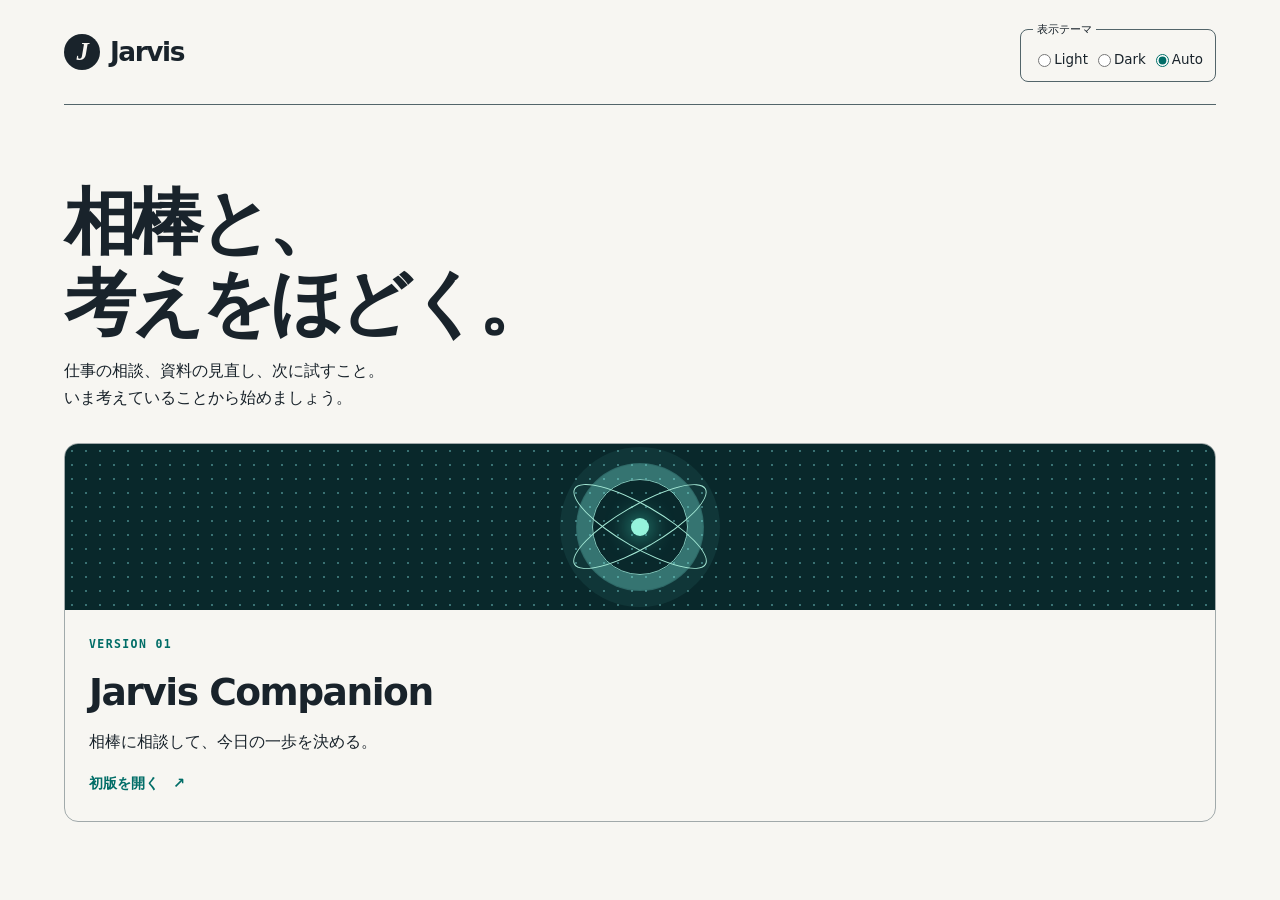
==== index.html @ d167eacb "feat: publish Jarvis Companion first edition" ====
<!doctype html>
<html lang="ja">
<head>
  <meta charset="utf-8">
  <meta name="viewport" content="width=device-width, initial-scale=1">
  <title>Jarvis | ワークスペース</title>
  <link rel="stylesheet" href="./shared/theme.css">
  <link rel="stylesheet" href="./portal.css">
  <script src="./shared/theme.js"></script>
</head>
<body>
  <header><span class="brand"><i aria-hidden="true">J</i> Jarvis</span>
    <fieldset class="theme-picker"><legend>表示テーマ</legend>
      <label><input type="radio" name="jarvis-theme" value="light">Light</label>
      <label><input type="radio" name="jarvis-theme" value="dark">Dark</label>
      <label><input type="radio" name="jarvis-theme" value="auto" checked>Auto</label>
    </fieldset>
  </header>
  <main>
    <section class="intro"><h1>相棒と、<br>考えをほどく。</h1><p>仕事の相談、資料の見直し、次に試すこと。<br>いま考えていることから始めましょう。</p></section>
    <section class="versions" aria-label="ワークスペースを選ぶ">
      <a class="card" href="./v1/"><div class="art" aria-hidden="true"><div class="orbit"><b></b></div></div><div class="caption"><span>VERSION 01</span><h2>Jarvis Companion</h2><p>相棒に相談して、今日の一歩を決める。</p><strong>初版を開く　↗</strong></div></a>
      <!-- VERSION-TWO -->
    </section>
  </main>
</body></html>
---- shared/theme.css ----
:root {
  color-scheme: light dark;
  --paper: light-dark(#f7f6f2, #161a1d);
  --ink: light-dark(#19232b, #eef2ed);
  --line: light-dark(#53656a, #9aa7aa);
  --accent: light-dark(#006d67, #76ddd0);
  background: var(--paper);
  color: var(--ink);
}
:root[data-theme="light"] { color-scheme: light; }
:root[data-theme="dark"] { color-scheme: dark; }
.theme-picker { display: flex; flex-wrap: wrap; gap: .75rem; width: fit-content; border: 1px solid var(--line); border-radius: .5rem; }
.theme-picker label { display: inline-flex; align-items: center; min-height: 44px; cursor: pointer; }
.theme-picker input { accent-color: var(--accent); }
:focus-visible { outline: 2px solid var(--accent); outline-offset: 3px; }
---- portal.css ----
* { box-sizing: border-box }
body { margin: auto; max-width: 1280px; padding: 0 clamp(18px,5vw,72px) 64px; font: 1rem/1.65 system-ui,"Yu Gothic",sans-serif }
header,.brand { display:flex;align-items:center }
header { justify-content:space-between;padding:22px 0;border-bottom:1px solid var(--line);gap:10px;flex-wrap:wrap }
.brand { gap:10px;font:bold 1.65rem/1 system-ui;letter-spacing:-.055em }
.brand i { display:grid;place-items:center;border-radius:50%;background:var(--ink);color:var(--paper);width:36px;height:36px;font:italic 700 25px Georgia }
.theme-picker { margin:0;padding:0 12px;gap:5px;font: .84rem system-ui }
.theme-picker legend { padding:0 4px;font-size:.7rem }
.intro { margin:clamp(35px,6vw,80px) 0 32px }
.intro h1 { margin:0;font-size:clamp(2.65rem,5.6vw,5.25rem);letter-spacing:-.065em;line-height:1.13 }
.intro p,.caption p { margin:.9em 0 }
.versions { display:grid;grid-template-columns:repeat(auto-fit,minmax(min(100%,330px),1fr));gap:18px }
.card { display:block;overflow:hidden;border:1px solid color-mix(in srgb,var(--line) 52%,transparent);border-radius:14px;color:inherit;text-decoration:none }
.card:hover { border-color:var(--accent) }
.art { height:clamp(120px,13vw,175px);background-color:#09282b;background-image:radial-gradient(#397173 1px,transparent 1px);background-size:14px 14px;display:grid;place-items:center;overflow:hidden }
.orbit { width:96px;aspect-ratio:1;border:1px solid #83cbbf;border-radius:50%;display:grid;place-items:center;position:relative;box-shadow:0 0 0 15px #78e6dc18,0 0 0 16px #78e6dc48,0 0 0 32px #78e6dc12 }
.orbit:before,.orbit:after { content:"";position:absolute;width:160%;height:44%;border:1px solid #a5e9d6;border-radius:50%;transform:rotate(30deg) }
.orbit:after { transform:rotate(-30deg) }
.orbit b { width:18px;aspect-ratio:1;background:#95f4dc;border-radius:50%;box-shadow:0 0 25px #52ffdb }
.fold { background-color:#453121;background-image:repeating-linear-gradient(135deg,transparent 0 24px,#db9f6030 25px 26px) }
.fold b { display:block;width:100px;height:76px;clip-path:polygon(0 15%,43% 38%,92% 0,74% 48%,100% 73%,49% 65%,21% 100%,28% 54%);background:conic-gradient(from -55deg at 47% 54%,#b86737,#ffe1b2 25%,#bf7240 26%,#f3b681 70%,#905030 71%,#ffa268) }
.caption { padding:20px 24px 24px }.caption span { font:600 .72rem/1 ui-monospace,monospace;letter-spacing:.12em;color:var(--accent) }
.caption h2 { font-size:clamp(1.6rem,3vw,2.35rem);line-height:1.2;margin:.35em 0;letter-spacing:-.04em }
.caption strong { font-size:.9rem;color:var(--accent) }
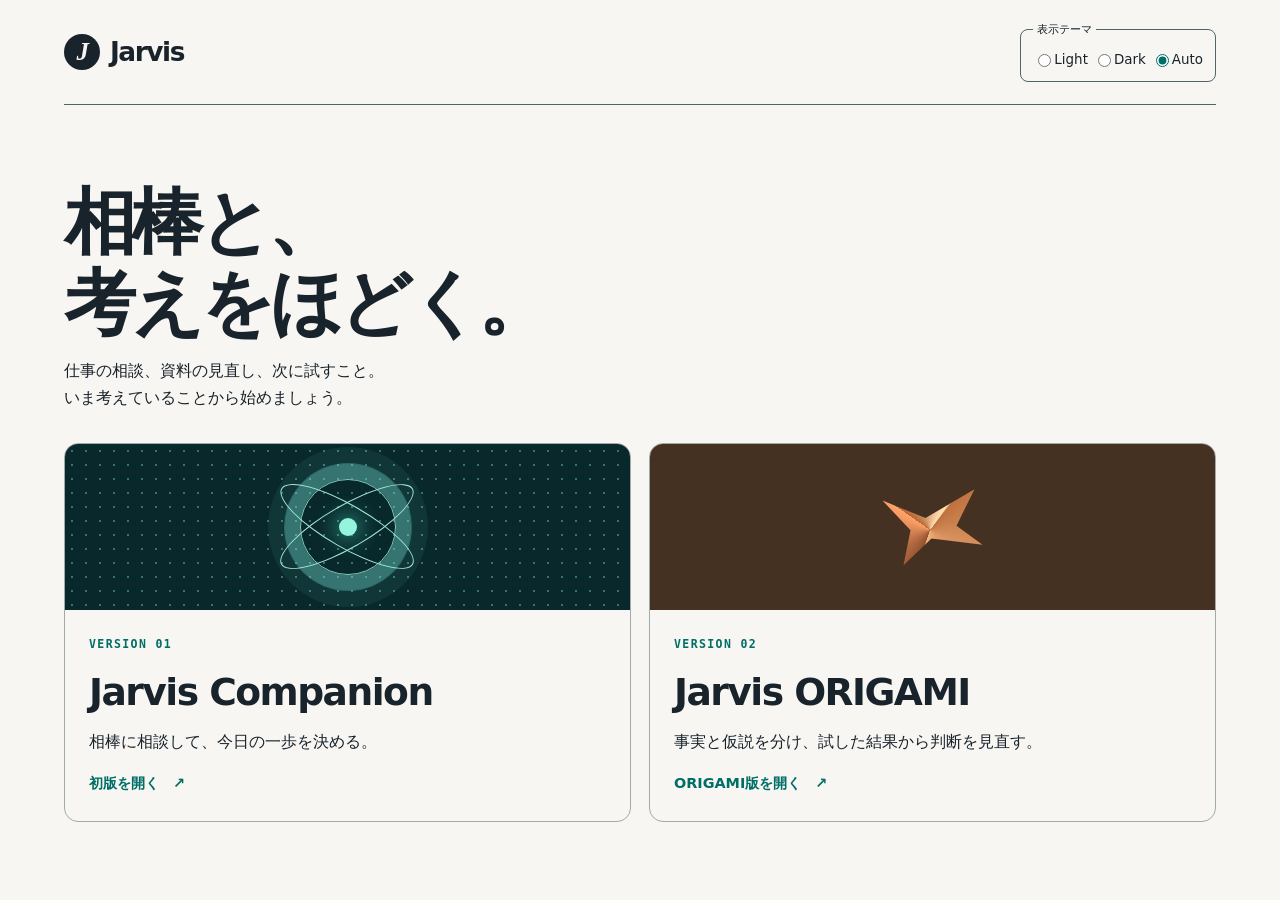
==== commit 46a1b50a: "feat: add ORIGAMI decision journal as a second edition" ====
--- a/index.html
+++ b/index.html
@@ -20,7 +20,8 @@
     <section class="intro"><h1>相棒と、<br>考えをほどく。</h1><p>仕事の相談、資料の見直し、次に試すこと。<br>いま考えていることから始めましょう。</p></section>
     <section class="versions" aria-label="ワークスペースを選ぶ">
       <a class="card" href="./v1/"><div class="art" aria-hidden="true"><div class="orbit"><b></b></div></div><div class="caption"><span>VERSION 01</span><h2>Jarvis Companion</h2><p>相棒に相談して、今日の一歩を決める。</p><strong>初版を開く　↗</strong></div></a>
-      <!-- VERSION-TWO -->
+      <a class="card" href="./v2/"><div class="art fold" aria-hidden="true"><b></b></div><div class="caption"><span>VERSION 02</span><h2>Jarvis ORIGAMI</h2><p>事実と仮説を分け、試した結果から判断を見直す。</p><strong>ORIGAMI版を開く　↗</strong></div></a>
     </section>
   </main>
 </body></html>
+
